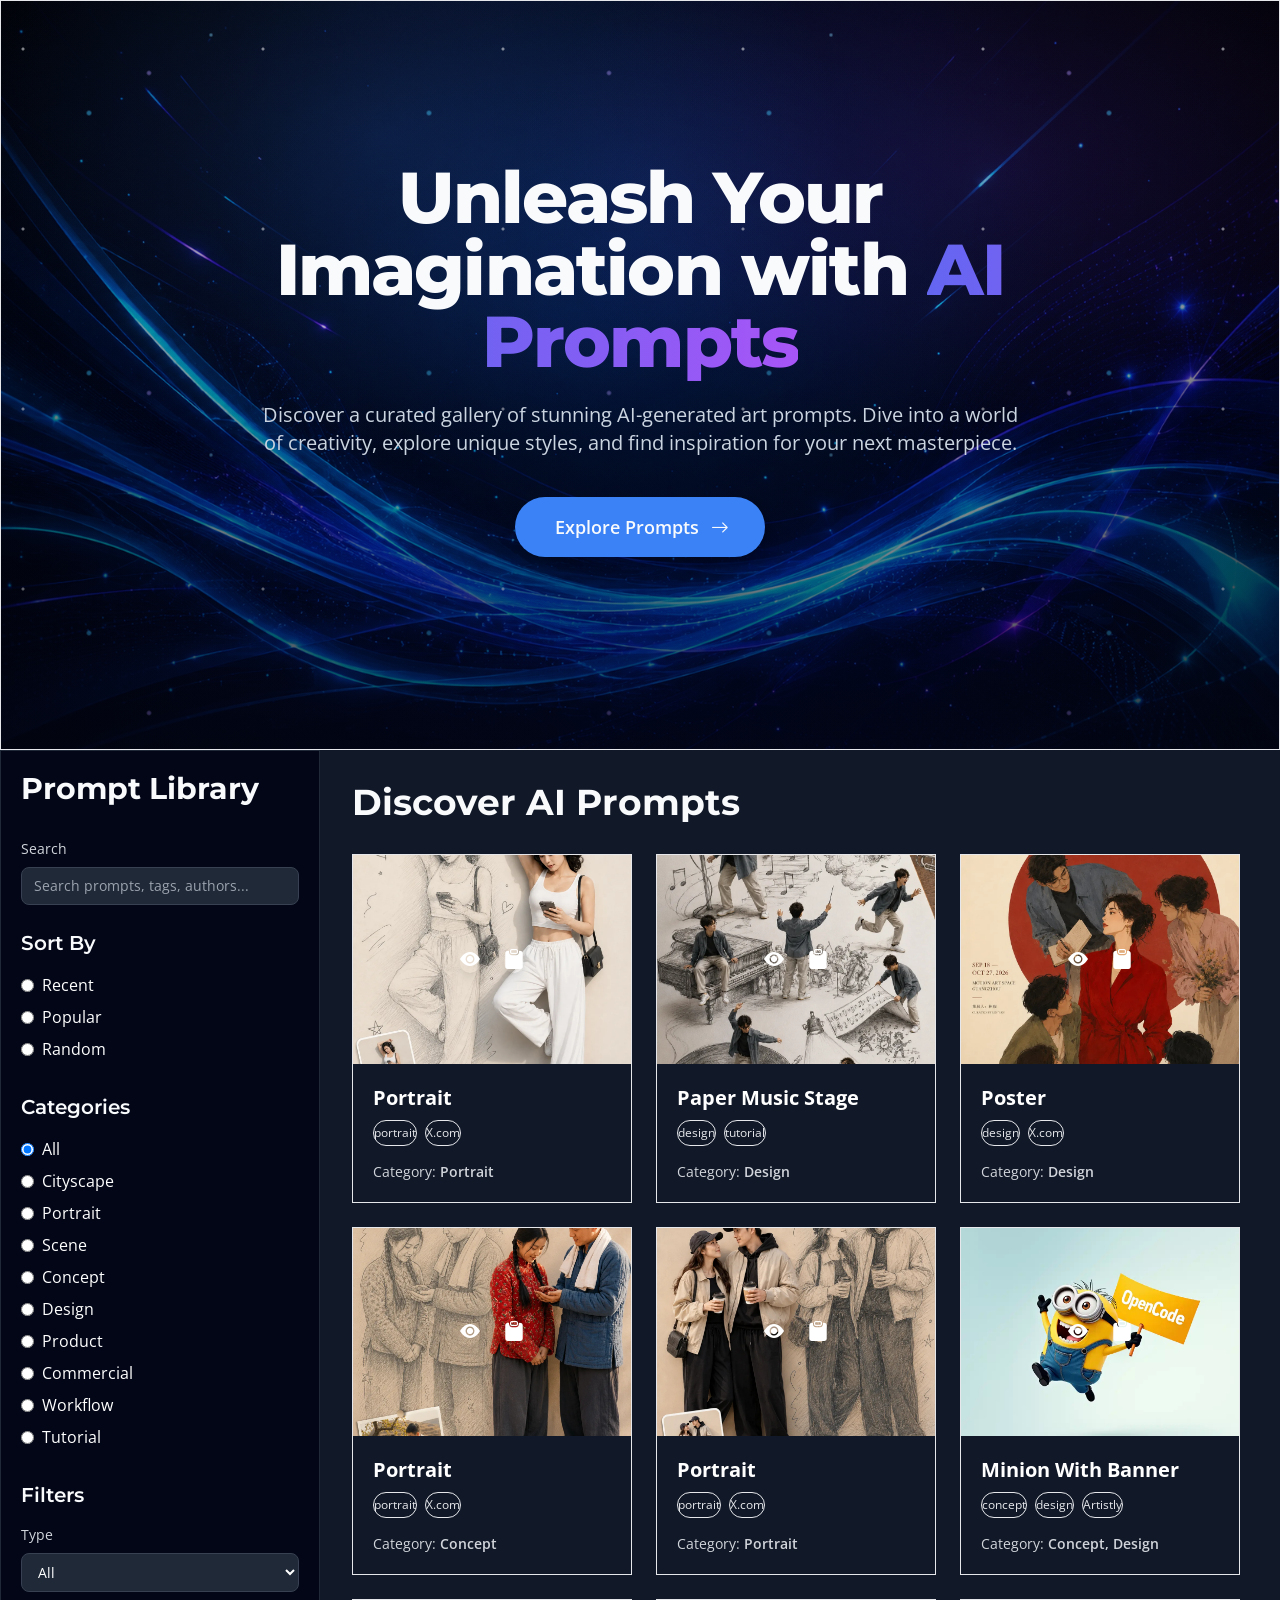
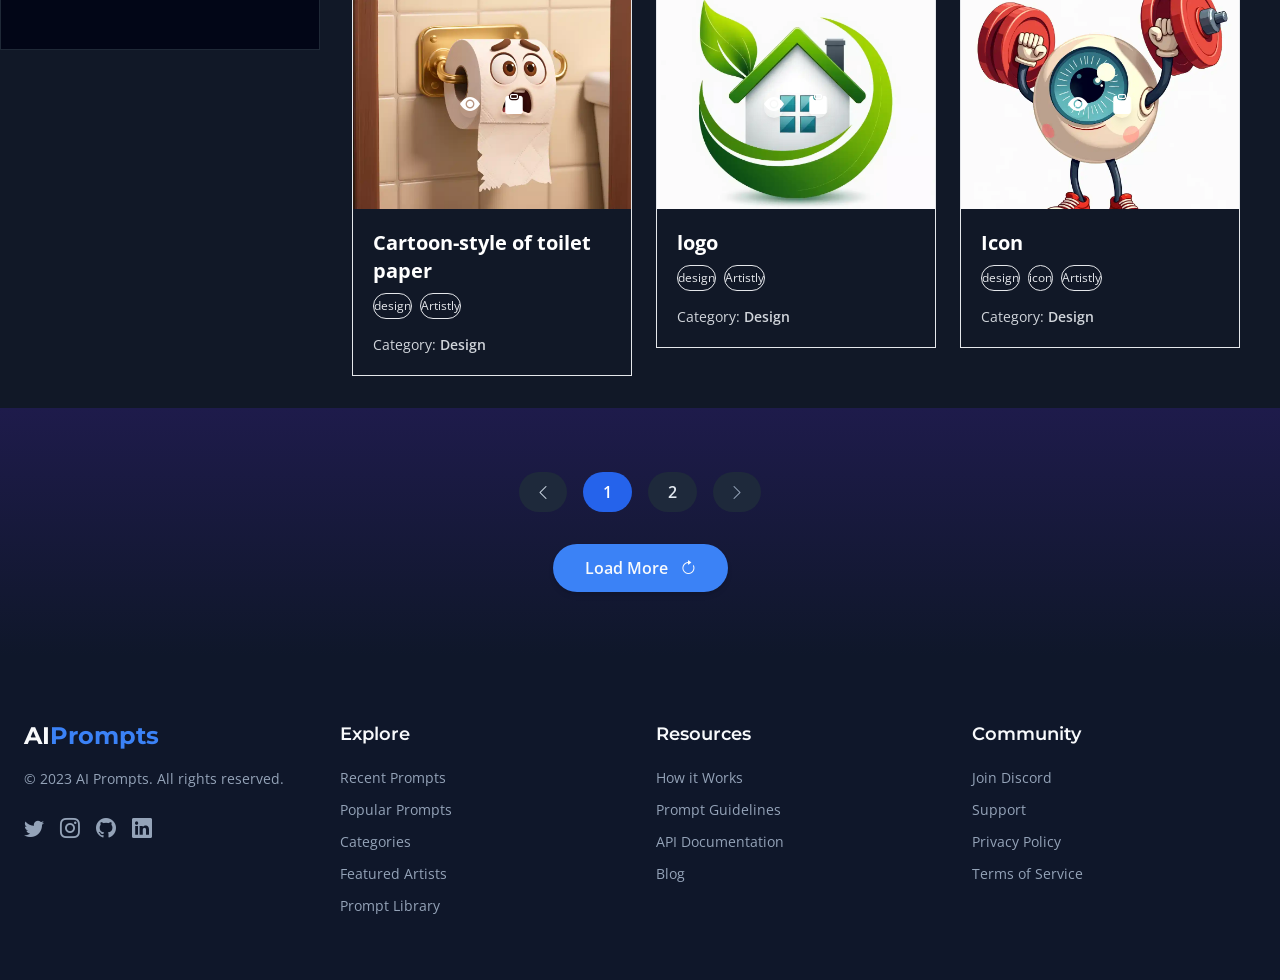
==== index.html @ 0a3397cf "Update prompt gallery content 2026-09-02" ====
<!DOCTYPE html>

<html lang="en"><head>
<meta charset="utf-8"/>
<meta content="width=device-width, initial-scale=1.0" name="viewport"/>
<title>Prompt Library - AI Prompt Gallery</title>
<link href="data:image/svg+xml,&lt;svg xmlns='http://www.w3.org/2000/svg' viewBox='0 0 100 100'&gt;&lt;text y='.9em' font-size='90'&gt;âœ¨&lt;/text&gt;&lt;/svg&gt;" rel="icon"/>
<script src="https://cdn.tailwindcss.com"></script>
<link href="https://cdn.jsdelivr.net/npm/bootstrap-icons@1.11.1/font/bootstrap-icons.css" rel="stylesheet"/>
<link href="https://fonts.googleapis.com" rel="preconnect"/>
<link crossorigin="" href="https://fonts.gstatic.com" rel="preconnect"/>
<link href="https://fonts.googleapis.com/css2?family=Montserrat:wght@400;600;700;800&amp;family=Open+Sans:wght@400;600&amp;display=swap" rel="stylesheet"/>
<link href="css/style.css?v=20260902-160040" rel="stylesheet"/>
<style>
  .hero-neon {
    isolation: isolate;
    background:
      linear-gradient(180deg, rgba(2, 6, 23, 0.28) 0%, rgba(2, 6, 23, 0.08) 42%, rgba(2, 6, 23, 0.5) 100%),
      radial-gradient(ellipse at 50% 24%, rgba(37, 99, 235, 0.18), transparent 48%),
      url("assets/images/hero-starlight-bg.png?v=20260725-hero-starlight") center bottom / cover no-repeat,
      #020817;
  }

  .hero-aurora {
    background:
      radial-gradient(ellipse at 30% 18%, rgba(59, 130, 246, 0.18), transparent 36%),
      radial-gradient(ellipse at 78% 22%, rgba(124, 58, 237, 0.16), transparent 34%),
      linear-gradient(90deg, rgba(0, 0, 0, 0.32), transparent 28%, transparent 72%, rgba(0, 0, 0, 0.36));
    animation: heroAuroraBreathe 16s ease-in-out infinite alternate;
  }

  .hero-starfield {
    background:
      radial-gradient(circle at 22px 48px, rgba(255, 255, 255, 0.9) 0 1px, transparent 2px),
      radial-gradient(circle at 88px 112px, rgba(56, 189, 248, 0.86) 0 1.4px, transparent 3.2px),
      radial-gradient(circle at 148px 72px, rgba(167, 139, 250, 0.78) 0 1.2px, transparent 3px),
      radial-gradient(circle at 210px 34px, rgba(125, 211, 252, 0.72) 0 0.8px, transparent 2.4px);
    background-size: 240px 180px, 340px 260px, 460px 320px, 620px 420px;
    mix-blend-mode: screen;
    opacity: 0.58;
    animation:
      heroStarfieldDrift 28s linear infinite,
      heroStarfieldTwinkle 5.8s ease-in-out infinite alternate;
  }

  .hero-wave-svg {
    display: none;
    opacity: 0;
    mix-blend-mode: screen;
  }

  .hero-flow-ribbon {
    transform-origin: 50% 66%;
    animation: heroRibbonDrift 14s ease-in-out infinite alternate;
  }

  .hero-wave-sheet {
    transform-origin: 50% 64%;
    animation: heroRibbonDrift 18s ease-in-out infinite alternate;
  }

  .hero-flow-line {
    stroke-dasharray: 170 510;
    animation: heroLightFlow 8s linear infinite;
  }

  .hero-flow-line-slow {
    stroke-dasharray: 260 620;
    animation-duration: 12s;
  }

  .hero-comet {
    stroke-dasharray: 82 780;
    animation: heroCometGlide 9s ease-in-out infinite;
  }

  .hero-star {
    transform-origin: center;
    animation: heroStarPulse 4.8s ease-in-out infinite alternate;
  }

  .hero-starburst {
    stroke-linecap: round;
    transform-origin: center;
    animation: heroStarPulse 5.8s ease-in-out infinite alternate;
  }

  .hero-star:nth-of-type(2n) {
    animation-duration: 6.4s;
  }

  @keyframes heroAuroraBreathe {
    from { transform: translate3d(-1%, 0, 0) scale(1.02); opacity: 0.7; }
    to { transform: translate3d(1.5%, -1%, 0) scale(1.06); opacity: 0.95; }
  }

  @keyframes heroRibbonDrift {
    from { transform: translate3d(-1.2%, 1.2%, 0) skewX(-1deg) scale(1.01); opacity: 0.58; }
    to { transform: translate3d(1.5%, -1.1%, 0) skewX(1.2deg) scale(1.045); opacity: 0.92; }
  }

  @keyframes heroLightFlow {
    from { stroke-dashoffset: 0; opacity: 0.28; }
    45% { opacity: 0.9; }
    to { stroke-dashoffset: -600; opacity: 0.34; }
  }

  @keyframes heroCometGlide {
    from { stroke-dashoffset: 340; opacity: 0; }
    25% { opacity: 0.9; }
    70% { opacity: 0.18; }
    to { stroke-dashoffset: -720; opacity: 0; }
  }

  @keyframes heroStarPulse {
    from { opacity: 0.22; transform: scale(0.72); }
    50% { opacity: 1; }
    to { opacity: 0.42; transform: scale(1.22); }
  }

  @keyframes heroStarfieldTwinkle {
    from { opacity: 0.32; }
    50% { opacity: 0.84; }
    to { opacity: 0.5; }
  }

  @keyframes heroStarfieldDrift {
    from { background-position: 0 0, 0 0, 0 0, 0 0; }
    to { background-position: 240px -180px, -340px 260px, 230px -320px, -310px 420px; }
  }

  @media (prefers-reduced-motion: reduce) {
    .hero-aurora,
    .hero-starfield,
    .hero-flow-ribbon,
    .hero-wave-sheet,
    .hero-flow-line,
    .hero-comet,
    .hero-star,
    .hero-starburst {
      animation: none;
    }
  }
</style>
</head>
<body class="antialiased">
<!-- Hero Section -->
<header class="hero-neon relative overflow-hidden pt-24 pb-32 md:pt-40 md:pb-48 bg-gray-900 border">
<div class="hero-aurora absolute inset-0 pointer-events-none"></div>
<div class="hero-starfield absolute inset-0 pointer-events-none"></div>
<svg aria-hidden="true" class="hero-wave-svg absolute inset-0 pointer-events-none" preserveaspectratio="none" viewbox="0 0 1440 760" xmlns="http://www.w3.org/2000/svg">
<defs>
<lineargradient gradientunits="userSpaceOnUse" id="heroRibbonBlue" x1="-160" x2="1600" y1="660" y2="430">
<stop offset="0" stop-color="#0f172a" stop-opacity="0.04"></stop>
<stop offset="0.16" stop-color="#0284c7" stop-opacity="0.44"></stop>
<stop offset="0.34" stop-color="#22d3ee" stop-opacity="0.82"></stop>
<stop offset="0.52" stop-color="#1d4ed8" stop-opacity="0.64"></stop>
<stop offset="0.7" stop-color="#38bdf8" stop-opacity="0.92"></stop>
<stop offset="0.86" stop-color="#7c3aed" stop-opacity="0.48"></stop>
<stop offset="1" stop-color="#312e81" stop-opacity="0.02"></stop>
</lineargradient>
<lineargradient gradientunits="userSpaceOnUse" id="heroRibbonViolet" x1="-80" x2="1480" y1="720" y2="380">
<stop offset="0" stop-color="#1d4ed8" stop-opacity="0.02"></stop>
<stop offset="0.22" stop-color="#2563eb" stop-opacity="0.24"></stop>
<stop offset="0.48" stop-color="#38bdf8" stop-opacity="0.44"></stop>
<stop offset="0.68" stop-color="#3b82f6" stop-opacity="0.7"></stop>
<stop offset="0.88" stop-color="#a855f7" stop-opacity="0.56"></stop>
<stop offset="1" stop-color="#7e22ce" stop-opacity="0.03"></stop>
</lineargradient>
<lineargradient gradientunits="userSpaceOnUse" id="heroRibbonGlass" x1="-130" x2="1500" y1="590" y2="540">
<stop offset="0" stop-color="#38bdf8" stop-opacity="0.04"></stop>
<stop offset="0.28" stop-color="#0ea5e9" stop-opacity="0.3"></stop>
<stop offset="0.54" stop-color="#67e8f9" stop-opacity="0.68"></stop>
<stop offset="0.78" stop-color="#2563eb" stop-opacity="0.28"></stop>
<stop offset="1" stop-color="#a855f7" stop-opacity="0.03"></stop>
</lineargradient>
<filter color-interpolation-filters="sRGB" height="220%" id="heroGlow" width="220%" x="-60%" y="-60%">
<fegaussianblur result="blur" stddeviation="8"></fegaussianblur>
<fecolormatrix in="blur" result="glow" type="matrix" values="0 0 0 0 0.08 0 0 0 0 0.56 0 0 0 0 1 0 0 0 0.8 0"></fecolormatrix>
<femerge>
<femergenode in="glow"></femergenode>
<femergenode in="SourceGraphic"></femergenode>
</femerge>
</filter>
</defs>
<g class="hero-wave-sheet" opacity="0.52">
<path d="M-160 668 C 46 598, 190 520, 322 418 C 425 338, 518 352, 612 476 C 724 624, 862 638, 1020 544 C 1178 450, 1308 396, 1600 360 L1600 610 C 1298 548, 1162 580, 1004 644 C 794 728, 642 710, 470 602 C 280 482, 100 562, -160 742 Z" fill="url(#heroRibbonBlue)" opacity="0.36"></path>
<path d="M-140 735 C 140 590, 306 575, 478 638 C 650 704, 795 678, 948 590 C 1112 496, 1264 430, 1580 455 L1580 548 C 1268 518, 1138 572, 980 657 C 796 754, 620 760, 430 688 C 252 620, 68 676, -140 760 Z" fill="url(#heroRibbonViolet)" opacity="0.32"></path>
</g>
<g class="hero-flow-ribbon" filter="url(#heroGlow)">
<path d="M-135 640 C 85 515, 242 430, 372 512 C 526 610, 638 672, 820 618 C 1010 562, 1138 438, 1600 448" fill="none" opacity="0.66" stroke="url(#heroRibbonBlue)" stroke-linecap="round" stroke-width="19"></path>
<path d="M-120 705 C 72 610, 226 584, 388 642 C 555 702, 724 706, 885 630 C 1068 544, 1218 454, 1575 470" fill="none" opacity="0.48" stroke="url(#heroRibbonViolet)" stroke-linecap="round" stroke-width="10"></path>
<path d="M-90 555 C 120 484, 276 406, 430 488 C 596 576, 756 606, 930 544 C 1098 484, 1228 388, 1560 338" fill="none" opacity="0.64" stroke="url(#heroRibbonGlass)" stroke-linecap="round" stroke-width="7"></path>
<path d="M-90 590 C 128 535, 292 508, 426 574 C 584 652, 718 654, 878 574 C 1045 490, 1230 366, 1515 292" fill="none" opacity="0.44" stroke="#38bdf8" stroke-linecap="round" stroke-width="3.4"></path>
<path d="M 36 728 C 224 638, 392 596, 575 615 C 742 632, 860 600, 1016 526 C 1165 456, 1308 436, 1502 470" fill="none" opacity="0.34" stroke="#818cf8" stroke-linecap="round" stroke-width="2"></path>
<path d="M 202 404 C 384 510, 520 548, 684 520 C 838 493, 1032 398, 1285 226" fill="none" opacity="0.28" stroke="#0ea5e9" stroke-linecap="round" stroke-width="1.4"></path>
</g>
<path class="hero-flow-line hero-flow-line-slow" d="M-135 640 C 85 515, 242 430, 372 512 C 526 610, 638 672, 820 618 C 1010 562, 1138 438, 1600 448" fill="none" stroke="#67e8f9" stroke-linecap="round" stroke-width="2.8"></path>
<path class="hero-flow-line" d="M-90 555 C 120 484, 276 406, 430 488 C 596 576, 756 606, 930 544 C 1098 484, 1228 388, 1560 338" fill="none" stroke="#67e8f9" stroke-linecap="round" stroke-width="2.1" style="animation-delay: -1.4s;"></path>
<path class="hero-flow-line" d="M-120 705 C 72 610, 226 584, 388 642 C 555 702, 724 706, 885 630 C 1068 544, 1218 454, 1575 470" fill="none" stroke="#60a5fa" stroke-linecap="round" stroke-width="1.8" style="animation-delay: -2.8s;"></path>
<path class="hero-flow-line" d="M-60 682 C 150 570, 335 518, 506 564 C 714 620, 835 594, 1006 506 C 1188 412, 1345 360, 1528 394" fill="none" opacity="0.78" stroke="#22d3ee" stroke-linecap="round" stroke-width="1.4" style="animation-delay: -5.2s;"></path>
<path class="hero-flow-line hero-flow-line-slow" d="M 22 745 C 246 628, 492 610, 692 650 C 872 686, 1044 590, 1210 480 C 1340 394, 1448 342, 1580 320" fill="none" opacity="0.62" stroke="#a78bfa" stroke-linecap="round" stroke-width="1.5" style="animation-delay: -6.4s;"></path>
<path class="hero-comet" d="M 110 194 C 298 318, 492 356, 704 300 C 896 248, 1090 160, 1362 86" fill="none" stroke="#38bdf8" stroke-linecap="round" stroke-width="1.9"></path>
<path class="hero-comet" d="M 180 382 C 426 464, 654 458, 884 350 C 1078 258, 1240 164, 1460 92" fill="none" opacity="0.64" stroke="#8b5cf6" stroke-linecap="round" stroke-width="1.6" style="animation-delay: -4s;"></path>
<path class="hero-comet" d="M 820 620 C 992 506, 1122 454, 1295 450 C 1412 448, 1510 478, 1600 525" fill="none" opacity="0.74" stroke="#67e8f9" stroke-linecap="round" stroke-width="2.2" style="animation-delay: -6.8s;"></path>
<g filter="url(#heroGlow)">
<circle class="hero-star" cx="150" cy="198" fill="#93c5fd" r="1.3"></circle>
<circle class="hero-star" cx="278" cy="356" fill="#ffffff" r="0.8" style="animation-delay: -1.2s;"></circle>
<circle class="hero-star" cx="412" cy="162" fill="#38bdf8" r="2.1" style="animation-delay: -2.4s;"></circle>
<circle class="hero-star" cx="602" cy="244" fill="#bfdbfe" r="1" style="animation-delay: -3.1s;"></circle>
<circle class="hero-star" cx="782" cy="122" fill="#c084fc" r="2.4" style="animation-delay: -0.8s;"></circle>
<circle class="hero-star" cx="966" cy="330" fill="#67e8f9" r="1.2" style="animation-delay: -2s;"></circle>
<circle class="hero-star" cx="1134" cy="210" fill="#ffffff" r="0.9" style="animation-delay: -4.2s;"></circle>
<circle class="hero-star" cx="1262" cy="374" fill="#60a5fa" r="2.8" style="animation-delay: -1.8s;"></circle>
<circle class="hero-star" cx="1320" cy="134" fill="#a78bfa" r="1.2" style="animation-delay: -3.5s;"></circle>
<circle class="hero-star" cx="104" cy="520" fill="#67e8f9" r="2.2" style="animation-delay: -5.4s;"></circle>
<circle class="hero-star" cx="1168" cy="565" fill="#bfdbfe" r="1.5" style="animation-delay: -2.9s;"></circle>
</g>
<g filter="url(#heroGlow)">
<path class="hero-starburst" d="M 282 606 L 282 580 M 269 593 L 295 593 M 273 584 L 291 602 M 291 584 L 273 602" opacity="0.72" stroke="#67e8f9" stroke-width="1.4" style="animation-delay: -1s;"></path>
<path class="hero-starburst" d="M 1012 552 L 1012 520 M 996 536 L 1028 536 M 1001 525 L 1023 547 M 1023 525 L 1001 547" opacity="0.88" stroke="#ffffff" stroke-width="1.7" style="animation-delay: -2.6s;"></path>
<path class="hero-starburst" d="M 1248 452 L 1248 426 M 1235 439 L 1261 439 M 1239 430 L 1257 448 M 1257 430 L 1239 448" opacity="0.78" stroke="#a78bfa" stroke-width="1.4" style="animation-delay: -3.8s;"></path>
</g>
</svg>
<div class="absolute inset-0 pointer-events-none" style="background: linear-gradient(180deg, rgba(2, 6, 23, 0.02), rgba(2, 6, 23, 0.16) 48%, rgba(2, 6, 23, 0.42));"></div>
<div class="relative z-10 max-w-4xl mx-auto px-6 text-center">
<h1 class="font-montserrat text-5xl md:text-6xl lg:text-7xl font-extrabold leading-tight mb-6 tracking-tight">
                Unleash Your Imagination with <span class="text-gradient">AI Prompts</span>
</h1>
<p class="text-lg md:text-xl text-slate-300 mb-10 max-w-3xl mx-auto">
                Discover a curated gallery of stunning AI-generated art prompts. Dive into a world of creativity, explore unique styles, and find inspiration for your next masterpiece.
            </p>
<a class="inline-flex items-center btn-primary px-10 py-4 rounded-full text-lg font-semibold shadow-xl hover:shadow-2xl transform hover:-translate-y-1 transition-all duration-300 ease-in-out" href="#promptGallery" style="cursor: default;">
                Explore Prompts <i class="bi bi-arrow-right ml-3 -mr-1"></i>
</a>
</div>
</header>
<!-- Prompt Detail Panel -->
<div class="fixed inset-0 z-[100] hidden" id="promptDetailPanel">
<!-- Overlay -->
<div class="absolute inset-0 bg-black bg-opacity-70 backdrop-blur-sm" onclick="closePromptDetailPanel()"></div>
<!-- Panel Content -->
<div class="relative w-full md:w-3/5 lg:w-2/5 xl:w-1/3 bg-gray-900 h-full ml-auto shadow-2xl flex flex-col transform translate-x-full transition-transform duration-300 ease-in-out" id="promptPanelContent">
<!-- Panel Header -->
<div class="flex items-center justify-between p-4 border-b border-gray-700 bg-gray-800">
<h3 class="text-xl font-bold text-white">Prompt Details</h3>
<button class="text-gray-400 hover:text-white transition-colors duration-200" onclick="closePromptDetailPanel()">
<svg class="w-6 h-6" fill="none" stroke="currentColor" viewbox="0 0 24 24" xmlns="http://www.w3.org/2000/svg"><path d="M6 18L18 6M6 6l12 12" stroke-linecap="round" stroke-linejoin="round" stroke-width="2"></path></svg>
</button>
</div>
<!-- Panel Body -->
<div class="p-6 flex-grow overflow-y-auto">
<!-- Large Preview Image -->
<div class="mb-6 rounded-lg overflow-hidden border border-gray-700">
<img alt="AI-generated artwork preview" class="w-full h-auto object-cover" src="assets/images/a_detailed_vibrant_and_imagi_4d40a01718cf628df4d426c9d576973f.png"/>
</div>
<!-- Prompt Text -->
<div class="mb-6 bg-gray-800 p-4 rounded-lg border border-gray-700">
<h4 class="text-lg font-semibold text-gray-300 mb-2">Prompt Text</h4>
<div class="flex items-center justify-between">
<p class="text-gray-200 text-sm italic pr-4" id="detailPromptText">
                        [Placeholder for actual prompt text. A whimsical robot gardener tending to bioluminescent plants in a retro-futuristic greenhouse, highly detailed, octane render, soft volumetric lighting.]
                    </p>
<button class="inline-flex items-center bg-slate-700 text-gray-200 hover:bg-slate-600 focus:outline-none focus:ring-2 focus:ring-offset-2 focus:ring-slate-500 rounded-md py-2 px-4 text-sm font-medium transition-colors duration-200" onclick="copyPromptText()">
<svg class="w-4 h-4 mr-2" fill="none" stroke="currentColor" viewbox="0 0 24 24" xmlns="http://www.w3.org/2000/svg"><path d="M8 7v4a1 1 0 001 1h4a1 1 0 001-1V7m0 0a2 2 0 002-2V3a2 2 0 00-2-2H6a2 2 0 00-2 2v2a2 2 0 002 2h2zm0 0h12v4a1 1 0 01-1 1H9a1 1 0 01-1-1v-4z" stroke-linecap="round" stroke-linejoin="round" stroke-width="2"></path></svg>
                        Copy
                    </button>
</div>
</div>
<!-- Details: Model and Type -->
<div class="grid grid-cols-2 gap-4 mb-6">
<div>
<h4 class="text-lg font-semibold text-gray-300 mb-1">Model Name</h4>
<p class="text-gray-200 text-sm" id="detailModelName">[e.g., Stable Diffusion XL]</p>
</div>
<div>
<h4 class="text-lg font-semibold text-gray-300 mb-1">Prompt Type</h4>
<p class="text-gray-200 text-sm" id="detailPromptType">[e.g., JSON / Text]</p>
</div>
</div>
</div>
<!-- Panel Footer - Action Buttons -->
<div class="p-6 border-t border-gray-700 bg-gray-800 flex justify-end gap-3">
<button class="inline-flex items-center bg-indigo-600 text-white hover:bg-indigo-700 focus:outline-none focus:ring-2 focus:ring-offset-2 focus:ring-indigo-500 rounded-md py-2 px-4 font-semibold transition-colors duration-200" onclick="downloadPromptAsset()">
<svg class="w-5 h-5 mr-2" fill="none" stroke="currentColor" viewbox="0 0 24 24" xmlns="http://www.w3.org/2000/svg"><path d="M12 10v6m0 0l-3-3m3 3l3-3m2 8H7a2 2 0 01-2-2V5a2 2 0 012-2h5.586a1 1 0 01.707.293l5.414 5.414a1 1 0 01.293.707V19a2 2 0 01-2 2z" stroke-linecap="round" stroke-linejoin="round" stroke-width="2"></path></svg>
                Download
            </button>
<a class="inline-flex items-center bg-gray-700 text-gray-200 hover:bg-gray-600 focus:outline-none focus:ring-2 focus:ring-offset-2 focus:ring-gray-500 rounded-md py-2 px-4 font-semibold transition-colors duration-200" href="#" id="detailViewOriginalLink" style="cursor: default;" target="_blank">
<svg class="w-5 h-5 mr-2" fill="none" stroke="currentColor" viewbox="0 0 24 24" xmlns="http://www.w3.org/2000/svg"><path d="M10 6H6a2 2 0 00-2 2v10a2 2 0 002 2h10a2 2 0 002-2v-4M14 4h6m0 0l-7 7" stroke-linecap="round" stroke-linejoin="round" stroke-width="2"></path></svg>
                View Original
            </a>
</div>
</div>
</div>
<main class="relative flex flex-col lg:flex-row bg-gray-950 text-white min-h-screen w-full" id="promptGallery">
<!-- Left Column: Controls Sidebar -->
<div class="flex flex-col lg:flex-row min-h-screen bg-gray-900 text-white w-full flex-1">
<aside class="w-full lg:w-80 border-gray-800 lg:sticky lg:top-0 lg:h-screen lg:overflow-y-auto z-20 bg-slate-950 border p-5" style="">
<h2 class="text-3xl font-bold font-montserrat mb-8 pt-4 lg:pt-0">Prompt Library</h2><div class="mb-6">
<label class="block text-sm text-gray-300 mb-2" for="searchInput">Search</label>
<input class="w-full rounded-lg bg-gray-800 border border-gray-700 px-3 py-2 text-sm text-white placeholder-gray-400 focus:outline-none focus:ring-2 focus:ring-indigo-500" id="searchInput" placeholder="Search prompts, tags, authorsâ€¦" type="text"/>
</div>
<!-- The user's request describes the structure of "prompt cards" which are not present in this sidebar (`aside`) element.
            Therefore, no changes can be applied to this specific HTML snippet based on the request. -->
<!-- Sort By -->
<div class="mb-8">
<h3 class="text-xl font-semibold mb-4">Sort By</h3>
<div class="flex flex-col space-y-2">
<label class="inline-flex items-center">
<input class="form-radio text-indigo-500 bg-gray-700 border-gray-600 focus:ring-indigo-500" name="sort" type="radio" value="recent"/>
<span class="ml-2">Recent</span>
</label>
<label class="inline-flex items-center">
<input class="form-radio text-indigo-500 border-gray-600 focus:ring-indigo-500 bg-blue-800" name="sort" type="radio" value="popular"/>
<span class="ml-2">Popular</span>
</label>
<label class="inline-flex items-center">
<input class="form-radio bg-gray-700 border-gray-600 focus:ring-indigo-500 text-purple-700" name="sort" type="radio" value="random"/>
<span class="ml-2">Random</span>
</label>
</div>
</div>
<!-- Categories Filter List -->
<div class="mb-8">
<h3 class="text-xl font-semibold mb-4">Categories</h3>
<div class="flex flex-col space-y-2">
<label class="inline-flex items-center">
<input checked="" class="form-radio text-indigo-500 bg-gray-700 border-gray-600 focus:ring-indigo-500" name="category" type="radio" value="all"/>
<span class="ml-2">All</span>
</label>
<label class="inline-flex items-center">
  <input class="form-radio ..." name="category" type="radio" value="cityscape"/>
  <span class="ml-2">Cityscape</span>
</label>

<label class="inline-flex items-center">
<input class="form-radio text-indigo-500 bg-gray-700 border-gray-600 focus:ring-indigo-500" name="category" type="radio" value="portrait"/>
<span class="ml-2">Portrait</span>
</label>
<label class="inline-flex items-center">
<input class="form-radio text-indigo-500 bg-gray-700 border-gray-600 focus:ring-indigo-500" name="category" type="radio" value="scene"/>
<span class="ml-2">Scene</span>
</label>
<label class="inline-flex items-center">
<input class="form-radio text-indigo-500 bg-gray-700 border-gray-600 focus:ring-indigo-500" name="category" type="radio" value="concept"/>
<span class="ml-2">Concept</span>
</label>
<label class="inline-flex items-center">
<input class="form-radio text-indigo-500 bg-gray-700 border-gray-600 focus:ring-indigo-500" name="category" type="radio" value="design"/>
<span class="ml-2">Design</span>
</label>
<label class="inline-flex items-center">
<input class="form-radio text-indigo-500 bg-gray-700 border-gray-600 focus:ring-indigo-500" name="category" type="radio" value="product"/>
<span class="ml-2">Product</span>
</label>
<label class="inline-flex items-center">
<input class="form-radio text-indigo-500 bg-gray-700 border-gray-600 focus:ring-indigo-500" name="category" type="radio" value="commercial"/>
<span class="ml-2">Commercial</span>
</label>
<label class="inline-flex items-center">
<input class="form-radio text-indigo-500 bg-gray-700 border-gray-600 focus:ring-indigo-500" name="category" type="radio" value="workflow"/>
<span class="ml-2">Workflow</span>
</label>
<label class="inline-flex items-center">
<input class="form-radio text-indigo-500 bg-gray-700 border-gray-600 focus:ring-indigo-500" name="category" type="radio" value="tutorial"/>
<span class="ml-2">Tutorial</span>
</label>
</div>
</div>
<!-- Filters -->
<div class="mb-8"><h3 class="text-xl font-semibold mb-4">Filters</h3>
<div class="flex flex-col space-y-4">
<div>
<label class="block text-sm text-gray-300 mb-2" for="typeSelect">Type</label>
<select class="w-full rounded-lg bg-gray-800 border border-gray-700 px-3 py-2 text-sm text-white focus:outline-none focus:ring-2 focus:ring-indigo-500" id="typeSelect">
<option selected="" value="all">All</option>
<option value="image">Image</option>
<option value="video">Video</option>
<option value="ppt">PPT</option>
<option value="podcast">Podcast</option>
<option value="audio">Audio</option>
<option value="article">Article</option>
<option value="social post">Social Post</option>
<option value="website">Website</option>
<option value="workflow">Workflow</option>
<option value="tool">Tool</option>
</select>
</div>
</div>
</div>
</aside>
<div class="flex-1 p-8">
<div class="flex flex-col sm:flex-row sm:items-center sm:justify-between gap-4 mb-8">
<h2 class="text-4xl font-bold font-montserrat">Discover AI Prompts</h2>
<button id="backToFirstPageBtn" class="hidden inline-flex items-center justify-center gap-2 px-4 py-2 rounded-full bg-slate-800 text-slate-200 hover:bg-blue-600 hover:text-white font-semibold transition-colors duration-200" type="button">
<i class="bi bi-house-door"></i>
Back to Page 1
</button>
</div>
<div class="grid gap-6" id="promptGrid" style="grid-template-columns: repeat(auto-fill, minmax(240px, 280px)); align-items: start; justify-content: start;"></div>
</div></div></main>
<!-- New Data Page: Prompt Entries (Data Source, no display logic) -->
<div id="promptEntriesDataPage" style="display:none;">
<script id="prompt-entries-schema" type="application/json">
            {
                "pageName": "Prompt Entries",
                "pageType": "Data-driven / Collection-based page",
                "description": "This page serves as the data source for Prompt entries, without any display logic on this page itself.",
                "schema": {
                    "title": { "type": "Text", "description": "Prompt's curated title, used for card main title display" },
                    "thumbnail": { "type": "Image", "description": "Card main visual, used for Gallery Grid" },
                    "tags": { "type": "Multi-select / Array", "options": ["abstract", "nature", "fantasy", "sci-fi", "portraits", "minimalist", "tech", "urban", "art-style", "character-design"], "description": "3-4 lowercase, kebab-case tags" },
                    "type": { "type": "Select", "options": ["image", "video", "ppt", "podcast", "audio", "article", "social post", "website", "workflow", "tool", "custom"] },
                    "originalUrl": { "type": "URL", "description": "Source page or original GPT/Gem link" },
                    "googleDriveUrl": { "type": "URL", "description": "Google Drive link for long instructions" }
                }
            }
        </script>
<script id="prompt-entries-data" type="application/json">
            [
                {
                    "id": "entry-1",
                    "title": "Vibrant Cityscape at Sunset",
                    "thumbnail": "https://dummyimage.com/600x338/3b82f6/ffffff&text=Cityscape+Thumbnail",
                    "tags": ["cityscape", "urban", "sunset", "vibrant"],
                    "type": "image"
                },
                {
                    "id": "entry-2",
                    "title": "Enchanted Forest Pathway",
                    "thumbnail": "https://dummyimage.com/600x338/a855f7/ffffff&text=Forest+Thumbnail",
                    "tags": ["nature", "fantasy", "forest", "ethereal"],
                    "type": "image"
                },
                {
                    "id": "entry-3",
                    "title": "Abstract Geometric Flow",
                    "thumbnail": "https://dummyimage.com/600x338/6366f1/ffffff&text=Geometric+Thumbnail",
                    "tags": ["abstract", "geometric", "minimalist"],
                    "type": "image"
                },
                {
                    "id": "entry-4",
                    "title": "Futuristic Robot Portrait",
                    "thumbnail": "https://dummyimage.com/600x338/1e293b/ffffff&text=Robot+Portrait",
                    "tags": ["sci-fi", "robot", "portrait", "tech"],
                    "type": "image"
                }
            ]
        </script>
</div>
<!-- Pagination -->
<section class="py-16 bg-gradient-to-t from-slate-900 to-indigo-950" id="paginationSection">
<div class="max-w-7xl mx-auto px-6 flex items-center justify-center gap-4" id="paginationControls">
<button class="pagination-btn bg-slate-800 text-slate-400 hover:text-blue-500 px-4 py-2 rounded-full transition-colors duration-200" data-page-action="prev" type="button">
<i class="bi bi-chevron-left"></i>
</button>
<button class="pagination-btn bg-blue-600 text-white px-5 py-2 rounded-full font-semibold transition-colors duration-200" data-page="1" type="button">1</button>
<button class="pagination-btn bg-slate-800 text-slate-200 hover:bg-slate-700 px-5 py-2 rounded-full font-semibold transition-colors duration-200" data-page="2" type="button">2</button>
<button class="pagination-btn bg-slate-800 text-slate-200 hover:bg-slate-700 px-5 py-2 rounded-full font-semibold transition-colors duration-200" data-page="3" type="button">3</button>
<span class="text-slate-400">...</span>
<button class="pagination-btn bg-slate-800 text-slate-200 hover:bg-slate-700 px-5 py-2 rounded-full font-semibold transition-colors duration-200" data-page="10" type="button">10</button>
<button class="pagination-btn bg-slate-800 text-slate-400 hover:text-blue-500 px-4 py-2 rounded-full transition-colors duration-200" data-page-action="next" type="button">
<i class="bi bi-chevron-right"></i>
</button>
</div>
<div class="text-center mt-8">
<button class="btn-primary px-8 py-3 rounded-full text-md font-semibold shadow-md hover:shadow-lg transform hover:-translate-y-0.5 transition-all duration-300 ease-in-out" id="loadMoreBtn" type="button">
                Load More <i class="bi bi-arrow-clockwise ml-2"></i>
</button>
</div>
</section>
<!-- Call to Action -->
<!-- Footer -->
<footer class="bg-slate-900 py-16">
<div class="max-w-7xl mx-auto px-6 grid grid-cols-1 md:grid-cols-4 gap-12 md:gap-8">
<!-- Brand/Logo -->
<div class="col-span-1 md:col-span-1">
<h3 class="font-montserrat text-2xl font-bold text-slate-50 mb-4">AI<span class="text-blue-500">Prompts</span></h3>
<p class="text-slate-400 text-sm leading-relaxed">Â© 2023 AI Prompts. All rights reserved.</p>
<div class="flex space-x-4 mt-6">
<a class="text-slate-400 hover:text-blue-500 transition-colors duration-200" href="#" style="cursor: default;"><i class="bi bi-twitter text-xl"></i></a>
<a class="text-slate-400 hover:text-blue-500 transition-colors duration-200" href="#" style="cursor: default;"><i class="bi bi-instagram text-xl"></i></a>
<a class="text-slate-400 hover:text-blue-500 transition-colors duration-200" href="#" style="cursor: default;"><i class="bi bi-github text-xl"></i></a>
<a class="text-slate-400 hover:text-blue-500 transition-colors duration-200" href="#" style="cursor: default;"><i class="bi bi-linkedin text-xl"></i></a>
</div>
</div>
<!-- Explore Links -->
<div>
<h4 class="font-montserrat text-lg font-semibold text-slate-50 mb-5">Explore</h4>
<ul class="space-y-3 text-sm">
<li><a class="text-slate-400 footer-link" href="#" style="cursor: default;">Recent Prompts</a></li>
<li><a class="text-slate-400 footer-link" href="#" style="cursor: default;">Popular Prompts</a></li>
<li><a class="text-slate-400 footer-link" href="#" style="cursor: default;">Categories</a></li>
<li><a class="text-slate-400 footer-link" href="#" style="cursor: default;">Featured Artists</a></li>
<li><a class="text-slate-400 footer-link" href="#promptGallery" style="cursor: default;">Prompt Library</a></li>
</ul>
</div>
<!-- Resources Links -->
<div>
<h4 class="font-montserrat text-lg font-semibold text-slate-50 mb-5">Resources</h4>
<ul class="space-y-3 text-sm">
<li><a class="text-slate-400 footer-link" href="#" style="cursor: default;">How it Works</a></li>
<li><a class="text-slate-400 footer-link" href="#" style="cursor: default;">Prompt Guidelines</a></li>
<li><a class="text-slate-400 footer-link" href="#" style="cursor: default;">API Documentation</a></li>
<li><a class="text-slate-400 footer-link" href="#" style="cursor: default;">Blog</a></li>
</ul>
</div>
<!-- Community & Legal -->
<div>
<h4 class="font-montserrat text-lg font-semibold text-slate-50 mb-5">Community</h4>
<ul class="space-y-3 text-sm">
<li><a class="text-slate-400 footer-link" href="#" style="cursor: default;">Join Discord</a></li>
<li><a class="text-slate-400 footer-link" href="#" style="cursor: default;">Support</a></li>
<li><a class="text-slate-400 footer-link" href="#" style="cursor: default;">Privacy Policy</a></li>
<li><a class="text-slate-400 footer-link" href="#" style="cursor: default;">Terms of Service</a></li>
</ul>
</div>
</div>
</footer>
<script src="prompts.js?v=20260902-160040"></script><script src="i18n.js?v=20260902-160040"></script><script src="app.js?v=20260902-160040"></script></body></html>
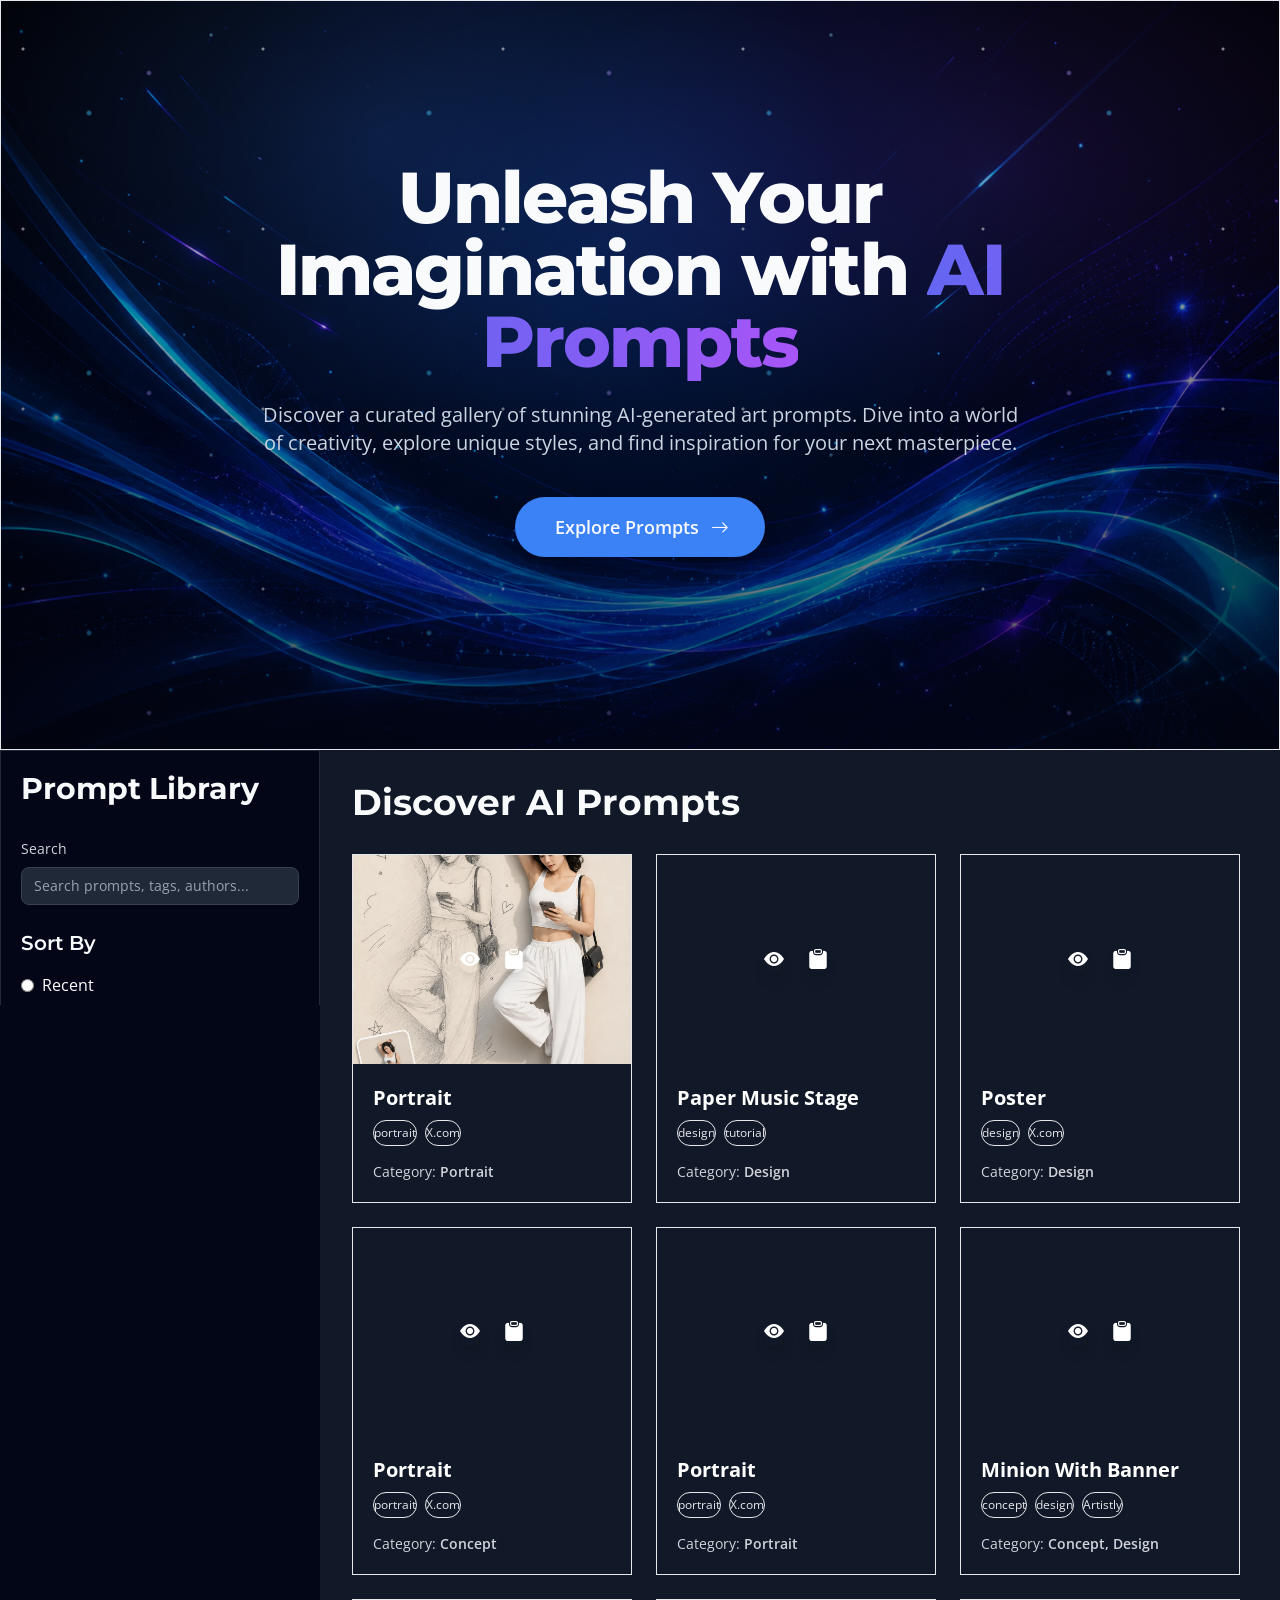
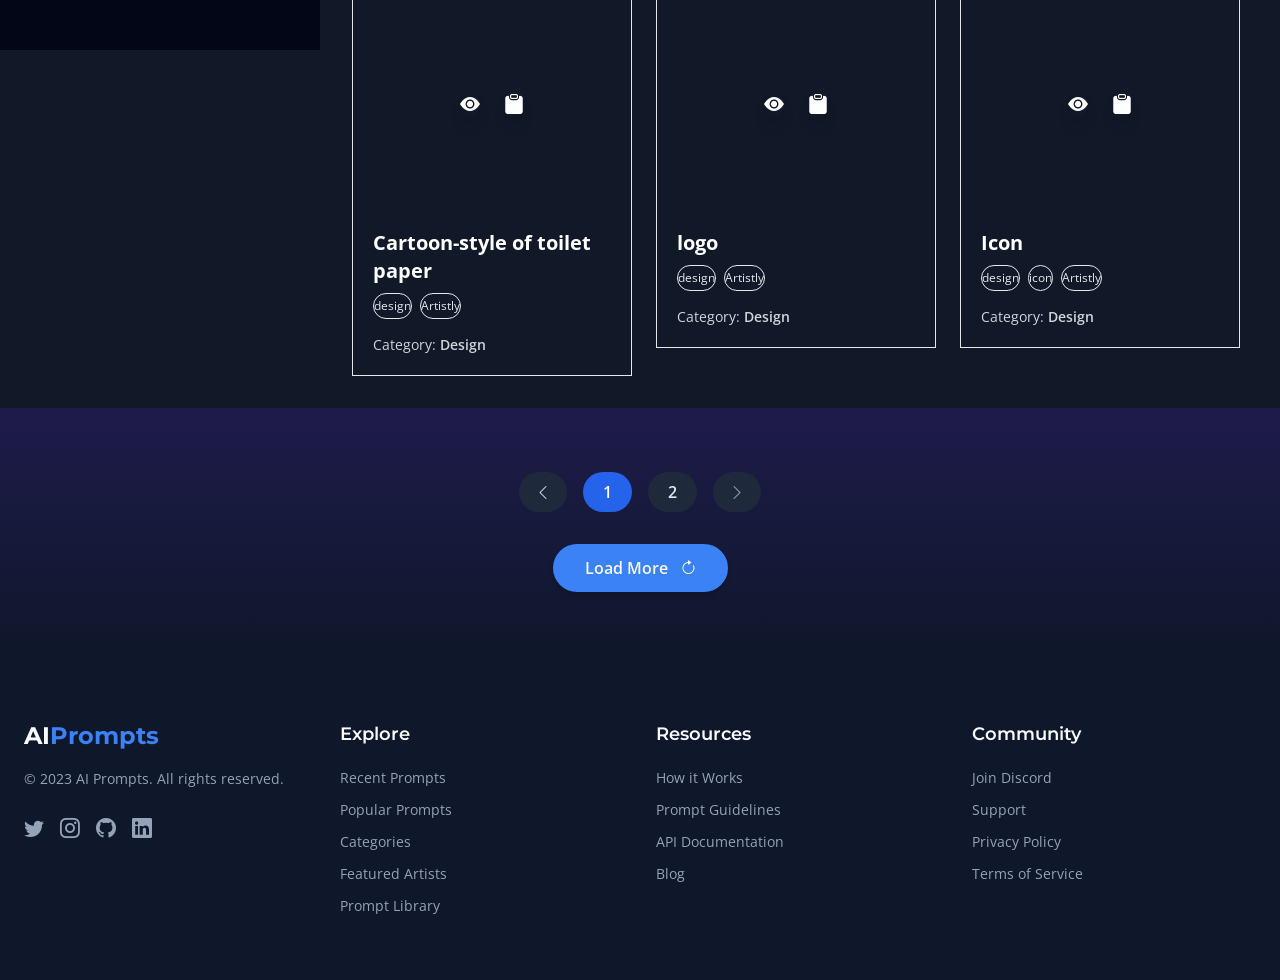
==== commit 734904b6: "Update prompt gallery content 2026-09-02" ====
--- a/index.html
+++ b/index.html
@@ -10,7 +10,7 @@
 <link href="https://fonts.googleapis.com" rel="preconnect"/>
 <link crossorigin="" href="https://fonts.gstatic.com" rel="preconnect"/>
 <link href="https://fonts.googleapis.com/css2?family=Montserrat:wght@400;600;700;800&amp;family=Open+Sans:wght@400;600&amp;display=swap" rel="stylesheet"/>
-<link href="css/style.css?v=20260902-160040" rel="stylesheet"/>
+<link href="css/style.css?v=20260902-160059" rel="stylesheet"/>
 <style>
   .hero-neon {
     isolation: isolate;
@@ -518,4 +518,4 @@
 </div>
 </div>
 </footer>
-<script src="prompts.js?v=20260902-160040"></script><script src="i18n.js?v=20260902-160040"></script><script src="app.js?v=20260902-160040"></script></body></html>
+<script src="prompts.js?v=20260902-160059"></script><script src="i18n.js?v=20260902-160059"></script><script src="app.js?v=20260902-160059"></script></body></html>
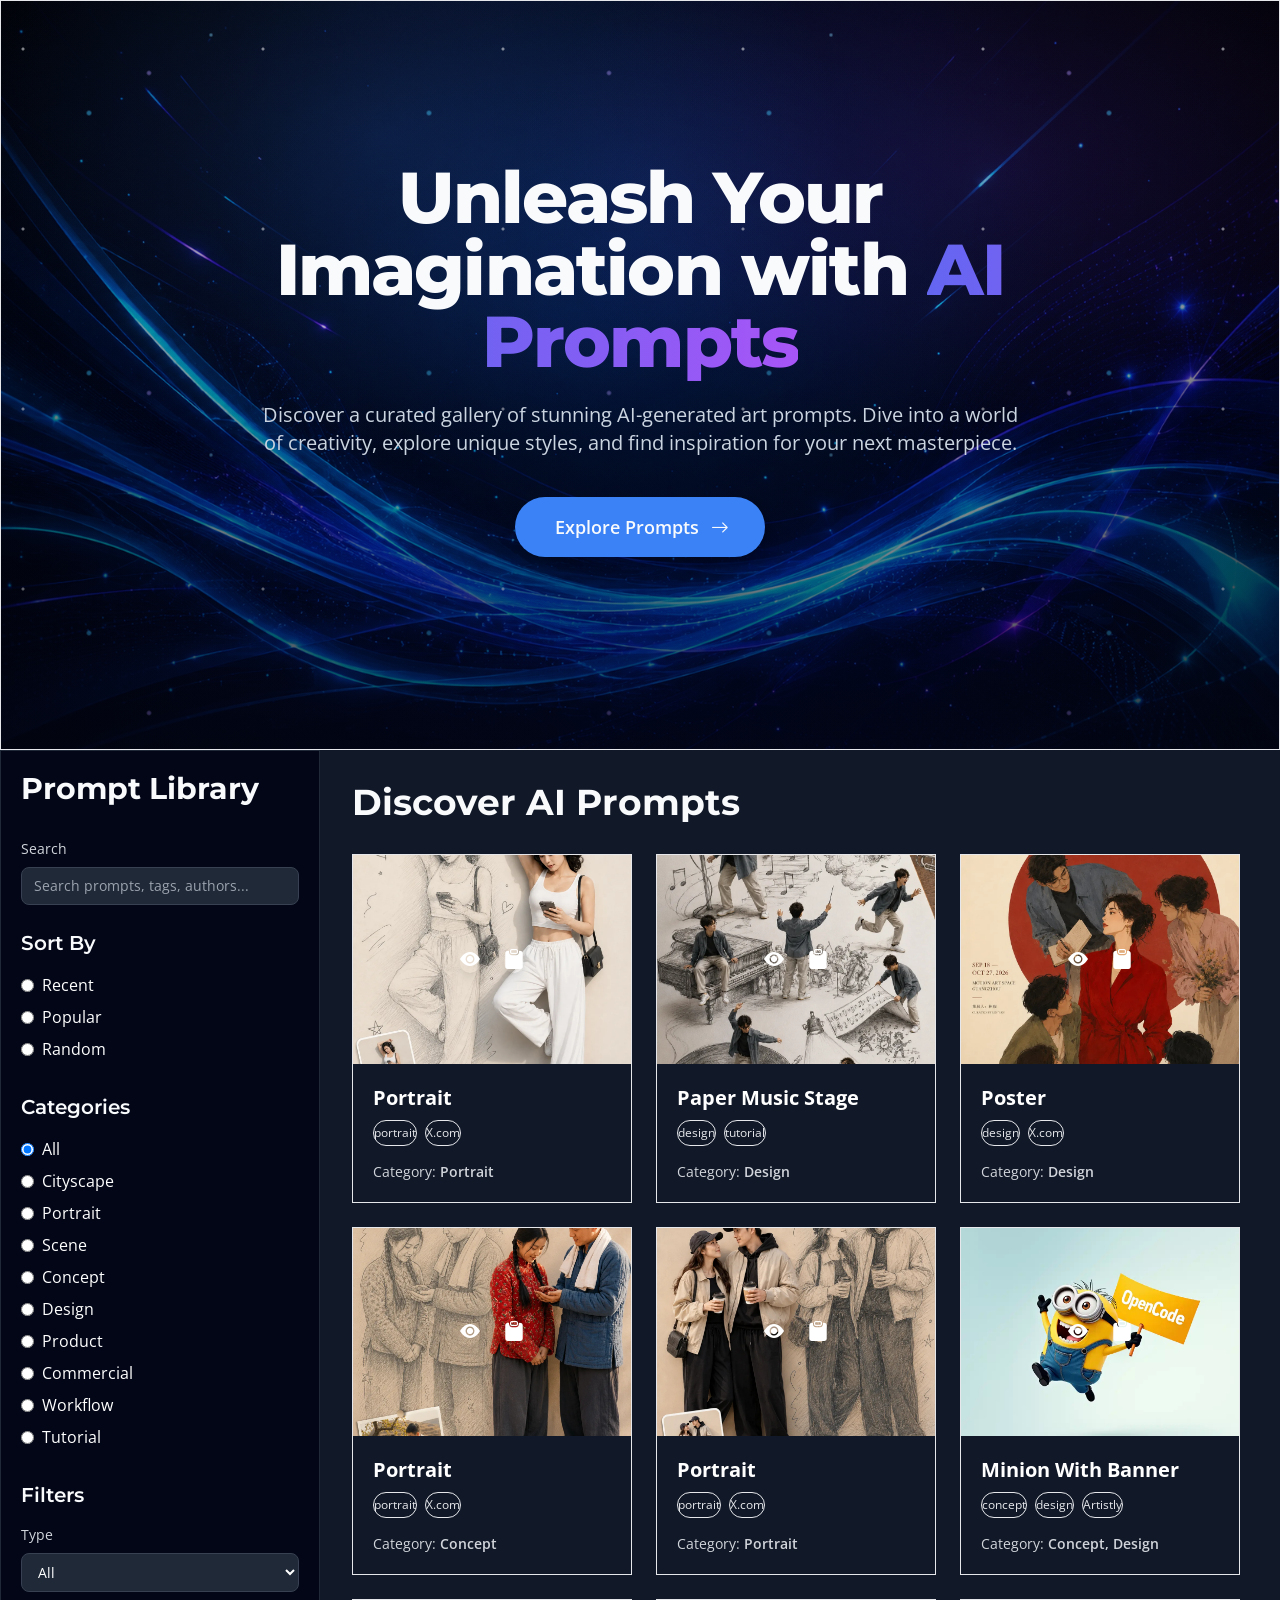
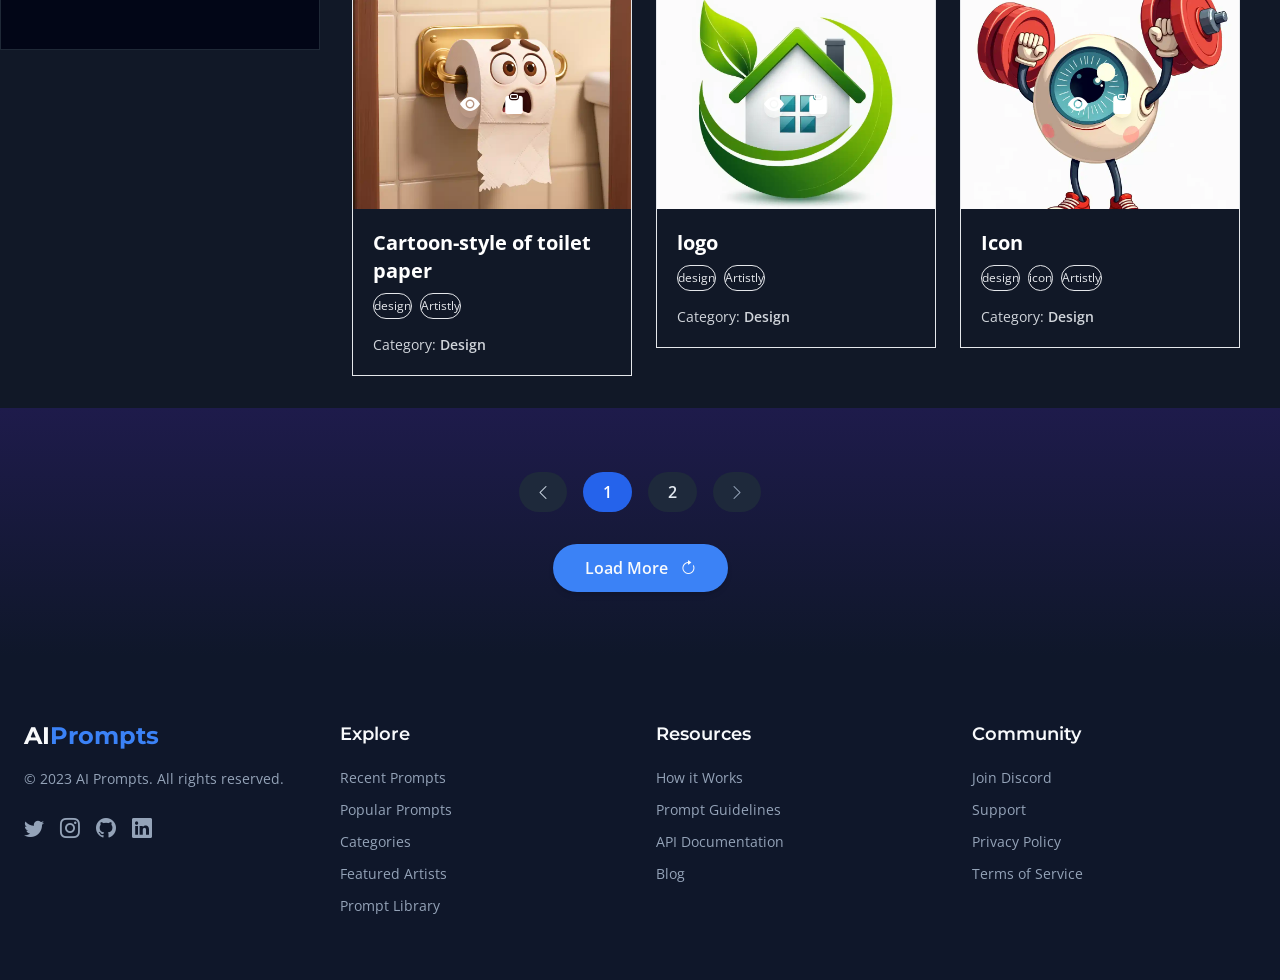
==== commit 96a601b2: "Update prompt gallery content 2026-09-02" ====
--- a/index.html
+++ b/index.html
@@ -10,7 +10,7 @@
 <link href="https://fonts.googleapis.com" rel="preconnect"/>
 <link crossorigin="" href="https://fonts.gstatic.com" rel="preconnect"/>
 <link href="https://fonts.googleapis.com/css2?family=Montserrat:wght@400;600;700;800&amp;family=Open+Sans:wght@400;600&amp;display=swap" rel="stylesheet"/>
-<link href="css/style.css?v=20260902-160059" rel="stylesheet"/>
+<link href="css/style.css?v=20260902-160106" rel="stylesheet"/>
 <style>
   .hero-neon {
     isolation: isolate;
@@ -518,4 +518,4 @@
 </div>
 </div>
 </footer>
-<script src="prompts.js?v=20260902-160059"></script><script src="i18n.js?v=20260902-160059"></script><script src="app.js?v=20260902-160059"></script></body></html>
+<script src="prompts.js?v=20260902-160106"></script><script src="i18n.js?v=20260902-160106"></script><script src="app.js?v=20260902-160106"></script></body></html>
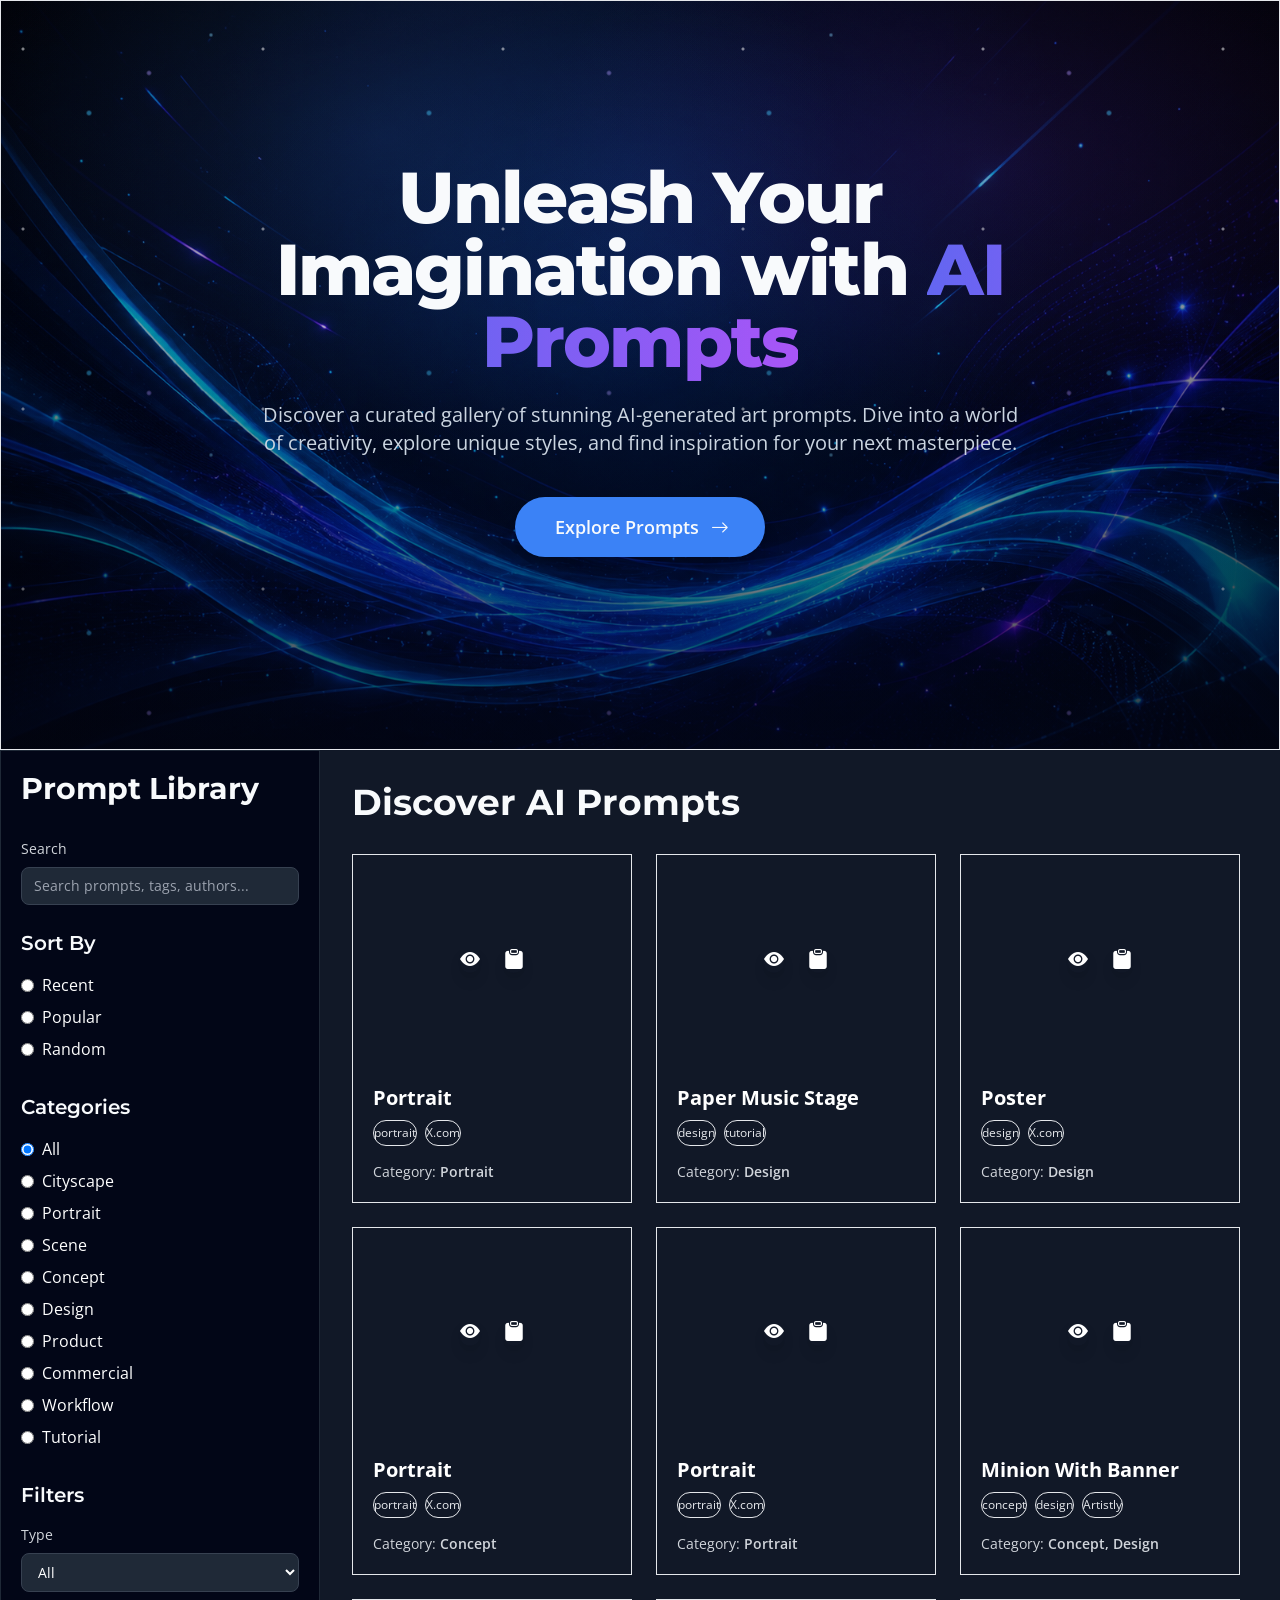
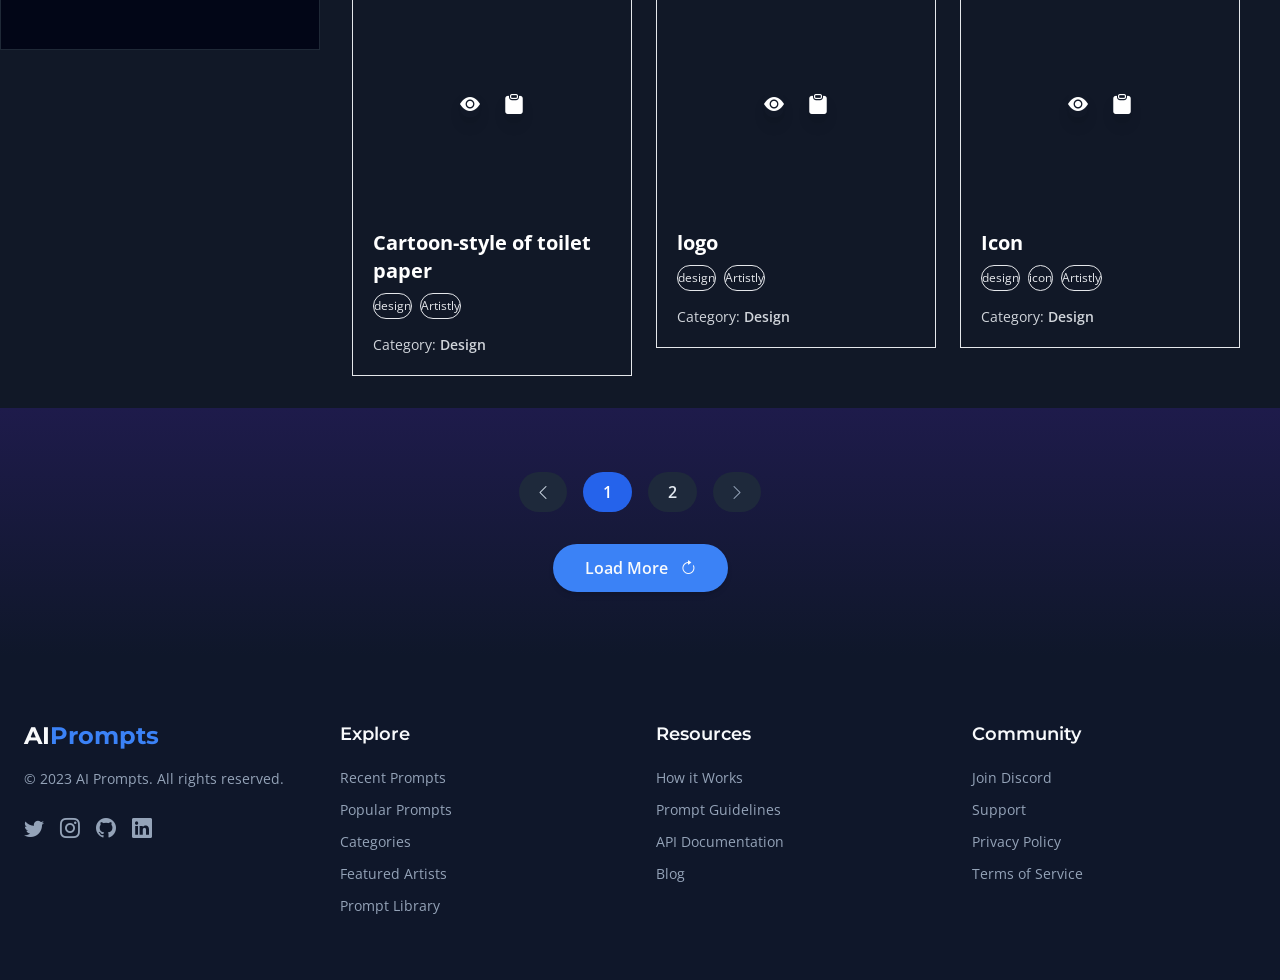
==== commit 1251ca0d: "Update prompt gallery content 2026-09-02" ====
--- a/index.html
+++ b/index.html
@@ -10,7 +10,7 @@
 <link href="https://fonts.googleapis.com" rel="preconnect"/>
 <link crossorigin="" href="https://fonts.gstatic.com" rel="preconnect"/>
 <link href="https://fonts.googleapis.com/css2?family=Montserrat:wght@400;600;700;800&amp;family=Open+Sans:wght@400;600&amp;display=swap" rel="stylesheet"/>
-<link href="css/style.css?v=20260902-160106" rel="stylesheet"/>
+<link href="css/style.css?v=20260902-160111" rel="stylesheet"/>
 <style>
   .hero-neon {
     isolation: isolate;
@@ -518,4 +518,4 @@
 </div>
 </div>
 </footer>
-<script src="prompts.js?v=20260902-160106"></script><script src="i18n.js?v=20260902-160106"></script><script src="app.js?v=20260902-160106"></script></body></html>
+<script src="prompts.js?v=20260902-160111"></script><script src="i18n.js?v=20260902-160111"></script><script src="app.js?v=20260902-160111"></script></body></html>
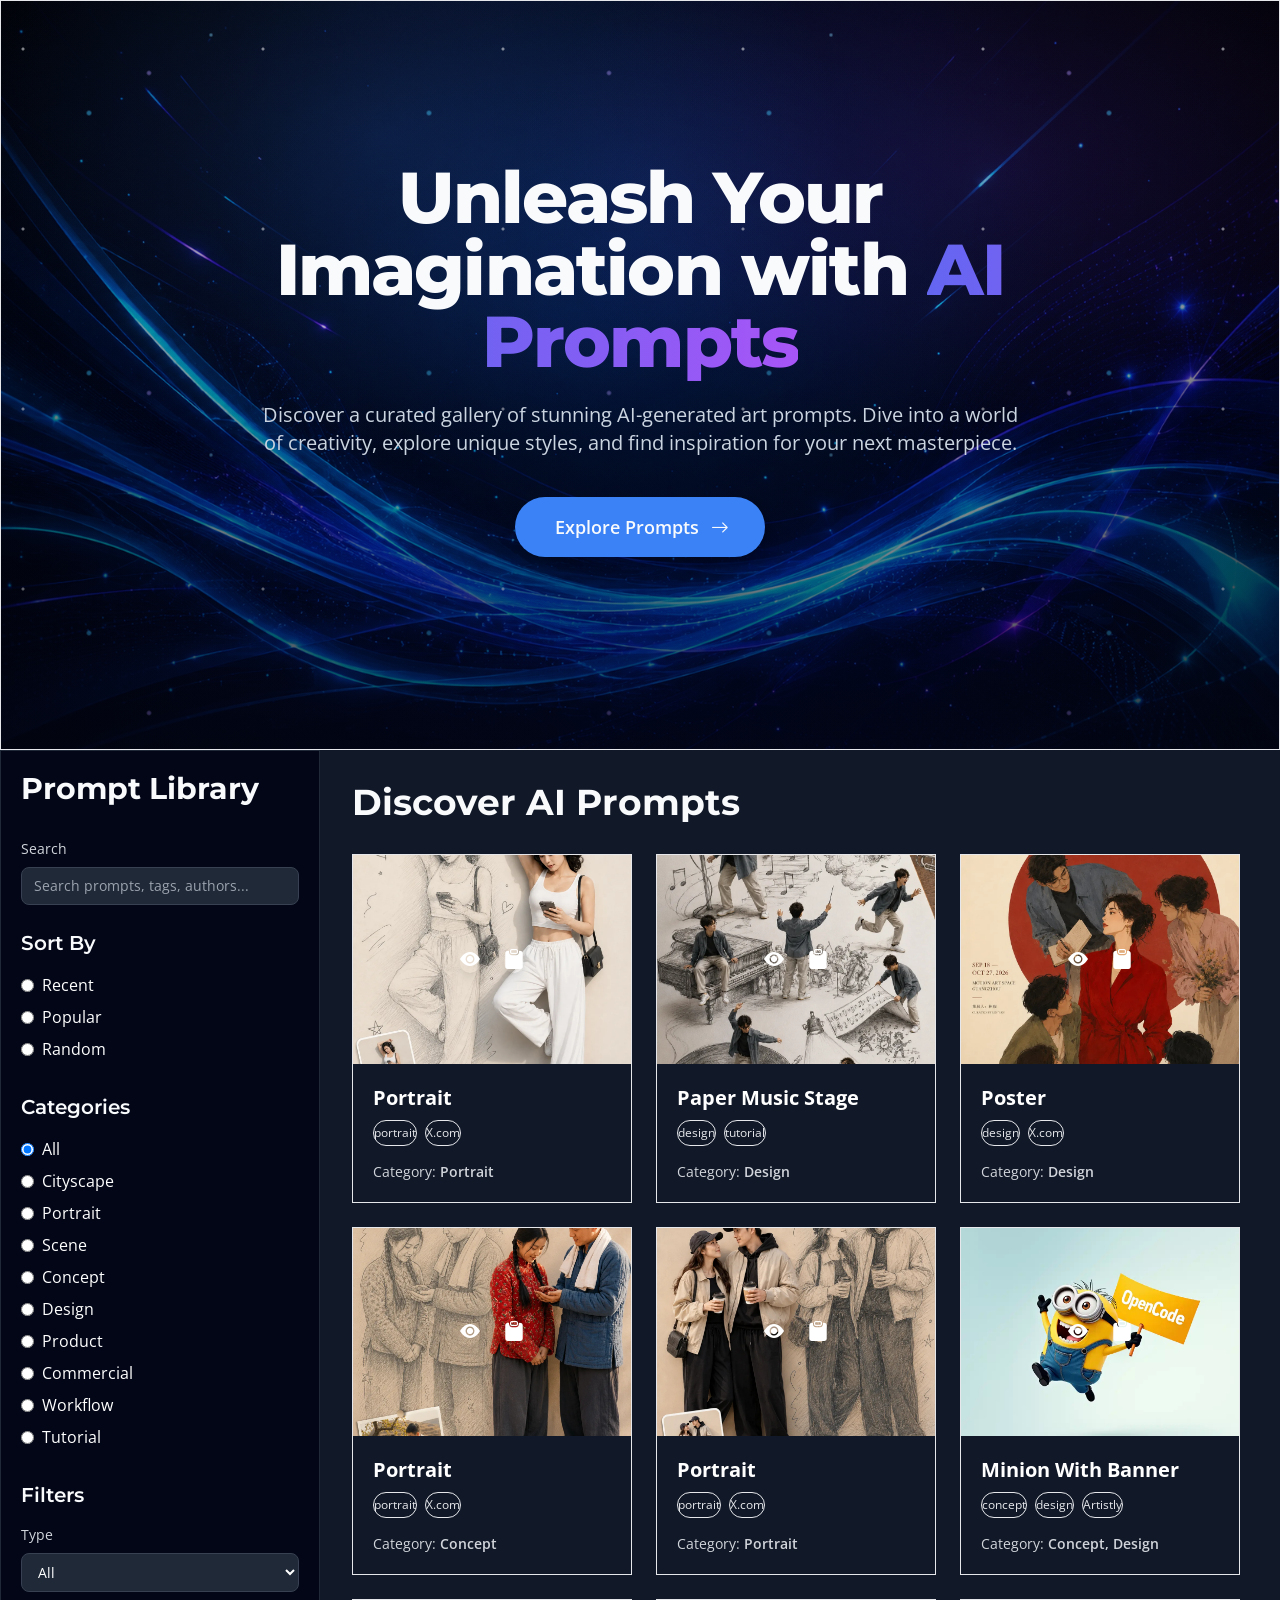
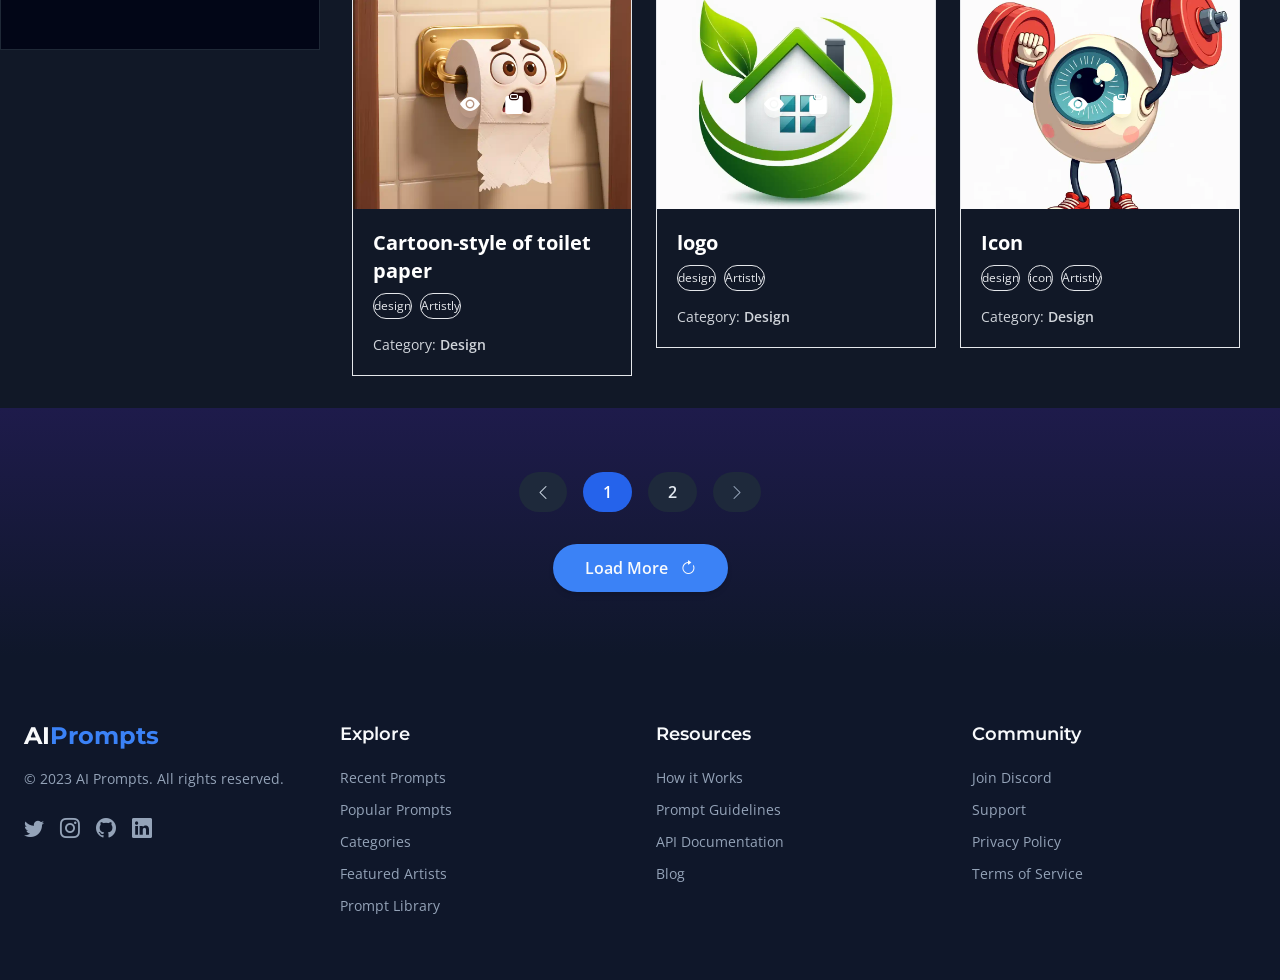
==== commit a4dae21d: "Add files via upload Add PWA support" ====
--- a/index.html
+++ b/index.html
@@ -3,6 +3,13 @@
 <html lang="en"><head>
 <meta charset="utf-8"/>
 <meta content="width=device-width, initial-scale=1.0" name="viewport"/>
+<link rel="manifest" href="./manifest.json">
+<link rel="apple-touch-icon"
+      sizes="180x180"
+      href="./assets/icons/apple-touch-icon-180.webp">
+<meta name="apple-mobile-web-app-capable" content="yes">
+<meta name="apple-mobile-web-app-status-bar-style" content="default">
+<meta name="apple-mobile-web-app-title" content="Prompt Gallery">
 <title>Prompt Library - AI Prompt Gallery</title>
 <link href="data:image/svg+xml,&lt;svg xmlns='http://www.w3.org/2000/svg' viewBox='0 0 100 100'&gt;&lt;text y='.9em' font-size='90'&gt;âœ¨&lt;/text&gt;&lt;/svg&gt;" rel="icon"/>
 <script src="https://cdn.tailwindcss.com"></script>
